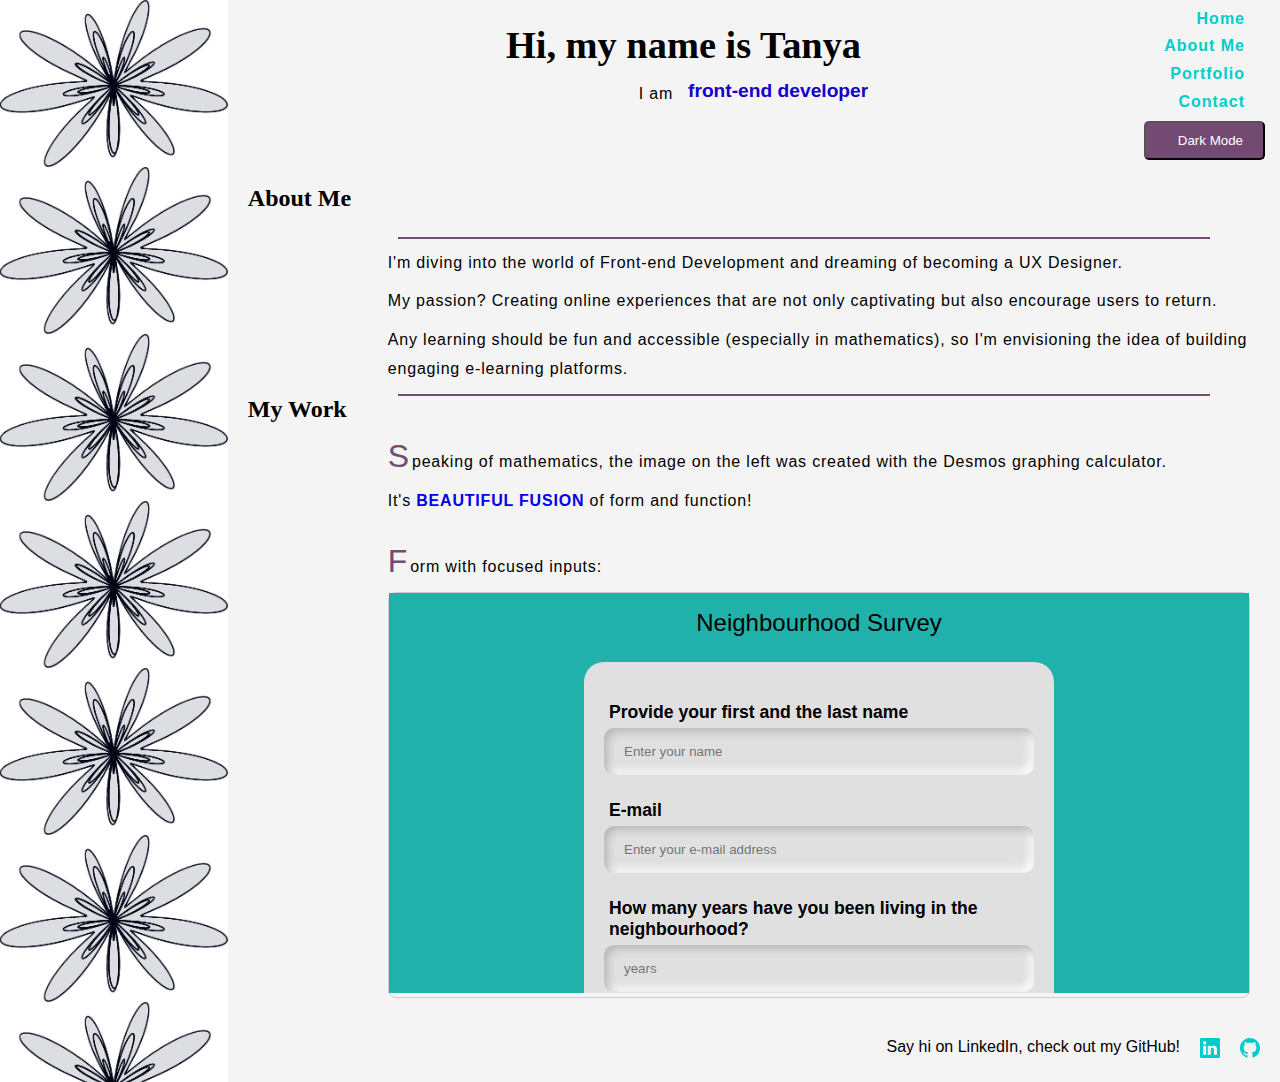
==== portfolio/index.html @ 7b6f96d2 "Add files via upload" ====
<!DOCTYPE html>
<html lang="en">
  <head>
    <meta charset="UTF-8">
    <meta name="viewport" content="width=device-width, initial-scale=1.0">
    <title>Tanya's Portfolio</title>
    <link rel="stylesheet" href="./styles.css" />
  </head>
  <body>
    <header>
      <h1>Hi, my name is Tanya</h1>
      <div class ="wrapper">
        <p>I am</p>
        <div class="descriptions">
          <span>front-end developer</span>
          <span>tech enthusiast</span>
          <span>fun</span>
          <span>data lover</span>
          <span>front-end developer</span>
        </div>
        </div>
      </header>
      <nav>
        <a href="#home">Home</a>
        <a href="#about">About Me</a>
        <a href="#portfolio">Portfolio</a>
        <a href ="#contact">Contact</a>
        <button  id="dark-mode-toggle" >
          Dark Mode
        </button>
      </nav>
    <aside class ="images">
      
    </aside>
    <main>
    <section id="about">
        <h2>About Me</h2>
        <hr>
        <p>I'm diving into the world of Front-end Development and dreaming of becoming a UX Designer. </p>
        <p>My passion? Creating online experiences that are not only captivating but also encourage users to return.</p>
        <p>Any learning should be fun and accessible (especially in <span>mathematics</span>), so I'm envisioning the idea of building engaging e-learning platforms.</p>
        <hr>
    </section>
    <section id="portfolio">
        <h2>My Work</h2>
       
          <p class="big-letter">Speaking of mathematics, the image on the left was created with the Desmos graphing calculator. 
          <p>It's 
          <a href="https://www.desmos.com/calculator/trckhnjyfq"
             alt ="graph of the trigonometric function in polar coordinates"
             target ="_blank">
          beautiful fusion</a> of form and function!</p> 
        <br>
        <p class="big-letter">Form with focused inputs:</p>
        <div class="iframe-container">
        <iframe src="./assets/form.html"  name ="iframe" title="This is my project"></iframe>      
        </div>
    </section>
    </main>
    <footer id ="contact">
      <div>Say hi on LinkedIn, check out my GitHub!</div>
      <div>
        <a href="https://www.linkedin.com/in/tanya-dewland" target="_blank">
        <svg xmlns="http://www.w3.org/2000/svg" width="20" height="20" fill="#00CCCC" class="bi bi-linkedin" viewBox="0 0 16 16">
         <path d="M0 1.146C0 .513.526 0 1.175 0h13.65C15.474 0 16 .513 16 1.146v13.708c0 .633-.526 1.146-1.175 1.146H1.175C.526 16 0 15.487 0 14.854zm4.943 12.248V6.169H2.542v7.225zm-1.2-8.212c.837 0 1.358-.554 1.358-1.248-.015-.709-.52-1.248-1.342-1.248S2.4 3.226 2.4 3.934c0 .694.521 1.248 1.327 1.248zm4.908 8.212V9.359c0-.216.016-.432.08-.586.173-.431.568-.878 1.232-.878.869 0 1.216.662 1.216 1.634v3.865h2.401V9.25c0-2.22-1.184-3.252-2.764-3.252-1.274 0-1.845.7-2.165 1.193v.025h-.016l.016-.025V6.169h-2.4c.03.678 0 7.225 0 7.225z"/>
        </svg></a>
      </div>
        <a href ="https://github.com/tanya-newStart/FearlessIntoTech">
         <svg xmlns="http://www.w3.org/2000/svg" width="20" height="20" fill="#00CCCC" class="bi bi-github" viewBox="0 0 16 16">
          <path d="M8 0C3.58 0 0 3.58 0 8c0 3.54 2.29 6.53 5.47 7.59.4.07.55-.17.55-.38 0-.19-.01-.82-.01-1.49-2.01.37-2.53-.49-2.69-.94-.09-.23-.48-.94-.82-1.13-.28-.15-.68-.52-.01-.53.63-.01 1.08.58 1.23.82.72 1.21 1.87.87 2.33.66.07-.52.28-.87.51-1.07-1.78-.2-3.64-.89-3.64-3.95 0-.87.31-1.59.82-2.15-.08-.2-.36-1.02.08-2.12 0 0 .67-.21 2.2.82.64-.18 1.32-.27 2-.27s1.36.09 2 .27c1.53-1.04 2.2-.82 2.2-.82.44 1.1.16 1.92.08 2.12.51.56.82 1.27.82 2.15 0 3.07-1.87 3.75-3.65 3.95.29.25.54.73.54 1.48 0 1.07-.01 1.93-.01 2.2 0 .21.15.46.55.38A8.01 8.01 0 0 0 16 8c0-4.42-3.58-8-8-8"/>
        </svg> </a>
      </div>
        </ul>
    </footer>
  <script src="./script.js" ></script>
  </body>
</html>
---- portfolio/styles.css ----
@media only screen and (max-width: 600px) {
  p,.iframe-container,hr{
    margin: 5px!important;
  }
  footer{
    grid-column: 2/-1 !important;
  }
  h2{
    font-size: 16px;
  }
     
}
@media only screen and (max-width: 900px) {
  
  header{
    grid-column: 2 !important;
    font-size: 12px !important;
  }
  
  p,.iframe-container,hr{
    margin: 5px!important;
  }
}
@keyframes textRotate {

10%{
    transform: translateY(-112%);
}
25%{
    transform: translateY(-95%);
}
35%{
    transform: translateY(-212%);
}
50%{
    transform: translateY(-190%);
}
60%{
    transform: translateY(-312%);
}
75%{
    transform: translateY(-290%);
}
85%{
    transform: translateY(-412%);
}
100%{
    transform: translateY(-390%);
}
}
*{
  box-sizing: border-box;
  padding: 0;
  margin: 0;
}
body {
  min-height: 100vh;
  font-family: Verdana, Geneva, Tahoma, sans-serif;
  margin: 0;
  padding: 0;
  display: grid; 
  grid-template-columns:0.5fr 2fr auto; 
  grid-template-rows: 1fr 3fr auto; /* Header, Main Content, Footer */
  color: black;
  height: 100vh; /* Ensure the grid fills the viewport */
  background-color: #f4f4f4;
}

.dark-mode {
  background-size: cover; 
  color: white;
  background-color: black;
}



header {
  /*display: flex;
  justify-content: space-between;
  justify-items: center;*/
  grid-row: 1; /* Header goes to the first row */
  grid-column: 2;
  /*padding: 20px;8*/
  text-align: center;
  font-size: 1.2rem;
  margin:auto
}
.wrapper{
  box-sizing: content-box;
  display: flex;
  justify-content:center;
  height: 75px;
  
}

.descriptions{
  overflow: hidden;
  height:100%;
  
  
}
.descriptions span{
  display:block;
  height: 100%;
  font-weight: 600;
  color: #1400cc;
  padding:10px 0;
  animation: textRotate 15s infinite ease-in-out;
}
.descriptions span:nth-child(1),.descriptions span:nth-child(5){
  margin-left: 5px;
}

h1{
  font-family: Georgia, serif;
  line-height: 50px;
}
/*.header-content,nav {
  margin: 10px auto;
}*/

nav {
  grid-row:1;
  grid-column: 3;
  font-family: Arial, Helvetica, sans-serif;
  font-weight: 600;
  letter-spacing: 1px;
  padding: 5px;
  display: flex;
  justify-content: flex-start ;
  flex-direction: column;
  margin-right: 10px;
  text-align: right; 
  
}
/*body.dark-mode nav {
  background-color: #555; /* Darker background color in dark mode */

nav a {
  color:#00CCCC;
  text-decoration: none;
  padding: 4% 20px;
  border-radius: 5px;
  transition: background-color 0.3s ease;
}

nav a:hover {
  background-color: #CCCCCC;
  /*background-color: #7c7a7a;*/
}
aside{
  grid-row: 1/-1;
  grid-column: 1;
  background-image: url(./images/rose_1.jpg);
  background-size: contain;
  background-repeat:repeat;
  padding: 15px;
  
}
main {
  grid-row: 2; /* Main content goes to the second row */
  grid-column: 2/-1;
  padding: 20px;
 }

h2 {
  font-family: Georgia, 'Times New Roman', Times, serif;
  font-weight: bold;
  margin-bottom: 25px;
  
}
p {
  font-family: Arial, Helvetica, sans-serif;
  font-size: 16px;
  letter-spacing: 0.8px;
  line-height: 1.8;
  margin: 10px 10px 10px 140px;
  

  
}

main a{
  text-decoration: none;
  text-transform: uppercase;
  font-weight: 600;
}
hr{
  border:solid 0.5px #724A72;
  margin-left:150px;
  margin-right:50px;
  
}
.big-letter::first-letter{
  font-size: 2rem;
  color: #724A72;
  float: left;
  margin-right: 2px;
  line-height: 0.5;
}

footer {
  grid-row: 3; 
  grid-column:1/4;
  padding: 20px;
  display: flex;
  justify-content: end;
  gap: 20px;
  text-align: center;

}

button {
  background-color:  #724A72 ;
  color: #fff;
  transition: background-color 0.3s ease;
  margin-top: 5px;
  cursor: pointer;
  font-family: Arial, Helvetica, sans-serif;
  padding: 10px 20px;
  border-radius: 5px;
  text-align: right;
}

button:hover {
  background-color: #AB5474;
  color: white;
}
/* Style the iframe container */
.iframe-container {
  border: 1px solid #ccc; /* Add a border */
  border-radius: 8px; /* Add rounded corners */
}
  


/* Style the iframe itself */
iframe {
  width: 100%; /* Make the iframe fill its container */
  height: 400px; /* Set a fixed height or adjust dynamically */
  border: none; /* Remove default iframe border */
  
}
.iframe-container{
  margin-left: 140px;
  margin-right: 10px;
}
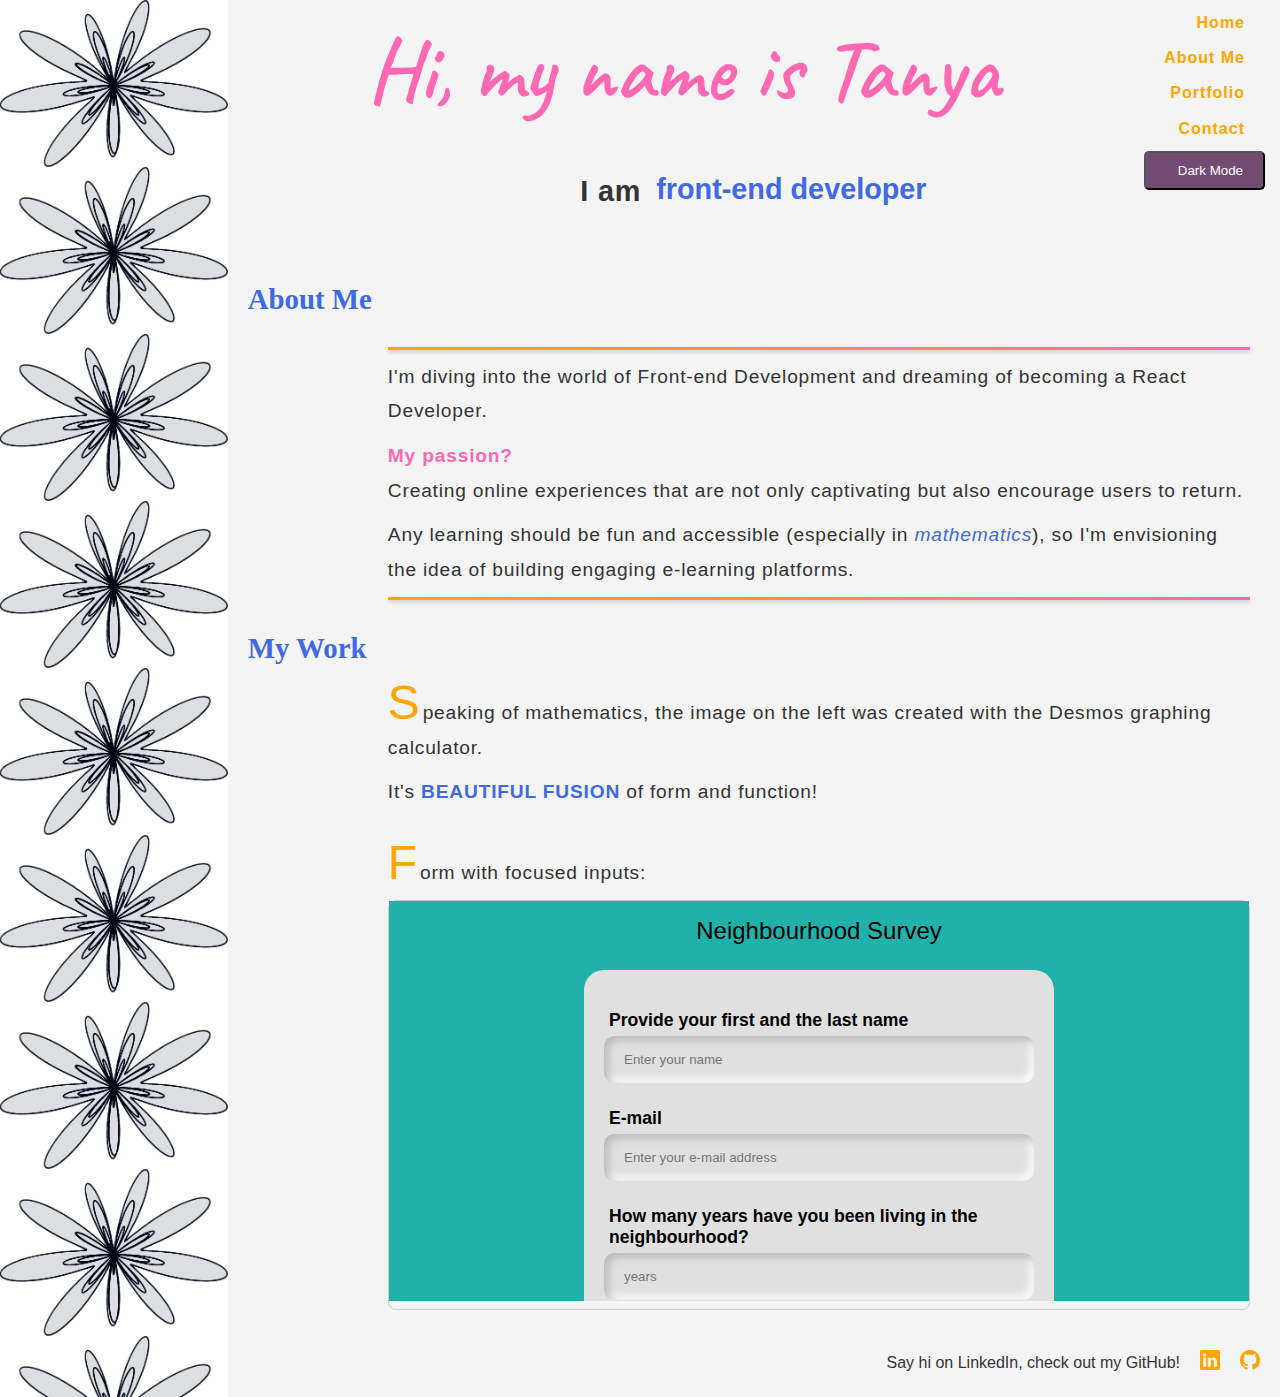
==== commit 7fa60de6: "Add files via upload" ====
--- a/portfolio/index.html
+++ b/portfolio/index.html
@@ -5,12 +5,15 @@
     <meta name="viewport" content="width=device-width, initial-scale=1.0">
     <title>Tanya's Portfolio</title>
     <link rel="stylesheet" href="./styles.css" />
+    <link rel="preconnect" href="https://fonts.googleapis.com">
+<link rel="preconnect" href="https://fonts.gstatic.com" crossorigin>
+<link href="https://fonts.googleapis.com/css2?family=Caveat:wght@400..700&display=swap" rel="stylesheet">
   </head>
   <body>
     <header>
-      <h1>Hi, my name is Tanya</h1>
+      <h1 class="caveat-name">Hi, my name is Tanya</h1>
       <div class ="wrapper">
-        <p>I am</p>
+        <p class="emphasize">I am</p>
         <div class="descriptions">
           <span>front-end developer</span>
           <span>tech enthusiast</span>
@@ -36,14 +39,13 @@
     <section id="about">
         <h2>About Me</h2>
         <hr>
-        <p>I'm diving into the world of Front-end Development and dreaming of becoming a UX Designer. </p>
-        <p>My passion? Creating online experiences that are not only captivating but also encourage users to return.</p>
-        <p>Any learning should be fun and accessible (especially in <span>mathematics</span>), so I'm envisioning the idea of building engaging e-learning platforms.</p>
+        <p>I'm diving into the world of Front-end Development and dreaming of becoming a React Developer. </p>
+        <p><span class ="passion-text">My passion?</span> <br>Creating online experiences that are not only captivating but also encourage users to return.</p>
+        <p>Any learning should be fun and accessible (especially in <span class="math-text">mathematics</span>), so I'm envisioning the idea of building engaging e-learning platforms.</p>
         <hr>
     </section>
     <section id="portfolio">
         <h2>My Work</h2>
-       
           <p class="big-letter">Speaking of mathematics, the image on the left was created with the Desmos graphing calculator. 
           <p>It's 
           <a href="https://www.desmos.com/calculator/trckhnjyfq"
@@ -61,12 +63,12 @@
       <div>Say hi on LinkedIn, check out my GitHub!</div>
       <div>
         <a href="https://www.linkedin.com/in/tanya-dewland" target="_blank">
-        <svg xmlns="http://www.w3.org/2000/svg" width="20" height="20" fill="#00CCCC" class="bi bi-linkedin" viewBox="0 0 16 16">
+        <svg xmlns="http://www.w3.org/2000/svg" width="20" height="20" fill="#FFA500" class="bi bi-linkedin" viewBox="0 0 16 16">
          <path d="M0 1.146C0 .513.526 0 1.175 0h13.65C15.474 0 16 .513 16 1.146v13.708c0 .633-.526 1.146-1.175 1.146H1.175C.526 16 0 15.487 0 14.854zm4.943 12.248V6.169H2.542v7.225zm-1.2-8.212c.837 0 1.358-.554 1.358-1.248-.015-.709-.52-1.248-1.342-1.248S2.4 3.226 2.4 3.934c0 .694.521 1.248 1.327 1.248zm4.908 8.212V9.359c0-.216.016-.432.08-.586.173-.431.568-.878 1.232-.878.869 0 1.216.662 1.216 1.634v3.865h2.401V9.25c0-2.22-1.184-3.252-2.764-3.252-1.274 0-1.845.7-2.165 1.193v.025h-.016l.016-.025V6.169h-2.4c.03.678 0 7.225 0 7.225z"/>
         </svg></a>
       </div>
         <a href ="https://github.com/tanya-newStart/FearlessIntoTech">
-         <svg xmlns="http://www.w3.org/2000/svg" width="20" height="20" fill="#00CCCC" class="bi bi-github" viewBox="0 0 16 16">
+         <svg xmlns="http://www.w3.org/2000/svg" width="20" height="20" fill="#FFA500" class="bi bi-github" viewBox="0 0 16 16">
           <path d="M8 0C3.58 0 0 3.58 0 8c0 3.54 2.29 6.53 5.47 7.59.4.07.55-.17.55-.38 0-.19-.01-.82-.01-1.49-2.01.37-2.53-.49-2.69-.94-.09-.23-.48-.94-.82-1.13-.28-.15-.68-.52-.01-.53.63-.01 1.08.58 1.23.82.72 1.21 1.87.87 2.33.66.07-.52.28-.87.51-1.07-1.78-.2-3.64-.89-3.64-3.95 0-.87.31-1.59.82-2.15-.08-.2-.36-1.02.08-2.12 0 0 .67-.21 2.2.82.64-.18 1.32-.27 2-.27s1.36.09 2 .27c1.53-1.04 2.2-.82 2.2-.82.44 1.1.16 1.92.08 2.12.51.56.82 1.27.82 2.15 0 3.07-1.87 3.75-3.65 3.95.29.25.54.73.54 1.48 0 1.07-.01 1.93-.01 2.2 0 .21.15.46.55.38A8.01 8.01 0 0 0 16 8c0-4.42-3.58-8-8-8"/>
         </svg> </a>
       </div>
--- a/portfolio/styles.css
+++ b/portfolio/styles.css
@@ -1,4 +1,3 @@
-
 @media only screen and (max-width: 600px) {
   p,.iframe-container,hr{
     margin: 5px!important;
@@ -15,12 +14,27 @@
   
   header{
     grid-column: 2 !important;
-    font-size: 12px !important;
-  }
-  
+    
+  }
+  h1{
+    font-size: 3.2rem !Important;
+  }
+  h2{
+    font-size: 16px !important;
+  }
+  p{
+    font-size: 0.5rem I !important;
+  }
   p,.iframe-container,hr{
     margin: 5px!important;
   }
+  .wrapper{
+    font-size: 1.2rem !important;
+  }
+  .emphasize{
+    font-size: 1.2rem !important;
+  }
+
 }
 @keyframes textRotate {
 
@@ -55,45 +69,41 @@
   margin: 0;
 }
 body {
-  min-height: 100vh;
+  /*min-height: 100vh;*/ /*Do I need min-height?*/
   font-family: Verdana, Geneva, Tahoma, sans-serif;
-  margin: 0;
-  padding: 0;
   display: grid; 
   grid-template-columns:0.5fr 2fr auto; 
-  grid-template-rows: 1fr 3fr auto; /* Header, Main Content, Footer */
-  color: black;
-  height: 100vh; /* Ensure the grid fills the viewport */
+  grid-template-rows: 1fr 3fr auto; 
+  height: 100vh; 
   background-color: #f4f4f4;
+  color:#333;
+  line-height: 1.6;
 }
 
 .dark-mode {
-  background-size: cover; 
   color: white;
   background-color: black;
 }
 
-
-
 header {
-  /*display: flex;
-  justify-content: space-between;
-  justify-items: center;*/
-  grid-row: 1; /* Header goes to the first row */
+  grid-row: 1; 
   grid-column: 2;
-  /*padding: 20px;8*/
   text-align: center;
-  font-size: 1.2rem;
   margin:auto
 }
+
 .wrapper{
   box-sizing: content-box;
   display: flex;
   justify-content:center;
   height: 75px;
-  
-}
-
+  font-size: 1.8rem;
+  
+}
+.emphasize{
+  font-size: 1.8rem;
+  font-weight: 600;
+}
 .descriptions{
   overflow: hidden;
   height:100%;
@@ -104,7 +114,7 @@
   display:block;
   height: 100%;
   font-weight: 600;
-  color: #1400cc;
+  color: #4169E1;
   padding:10px 0;
   animation: textRotate 15s infinite ease-in-out;
 }
@@ -114,11 +124,17 @@
 
 h1{
   font-family: Georgia, serif;
-  line-height: 50px;
-}
-/*.header-content,nav {
-  margin: 10px auto;
-}*/
+  color:#FF69B4;
+  margin-bottom:15px;
+  font-size: 5.5rem;
+}
+
+.caveat-name {
+  font-family: "Caveat", cursive;
+  font-optical-sizing: auto;
+  font-weight: 600;
+  font-style: normal;
+}
 
 nav {
   grid-row:1;
@@ -134,11 +150,9 @@
   text-align: right; 
   
 }
-/*body.dark-mode nav {
-  background-color: #555; /* Darker background color in dark mode */
 
 nav a {
-  color:#00CCCC;
+  color:#FFA500;
   text-decoration: none;
   padding: 4% 20px;
   border-radius: 5px;
@@ -147,7 +161,7 @@
 
 nav a:hover {
   background-color: #CCCCCC;
-  /*background-color: #7c7a7a;*/
+  
 }
 aside{
   grid-row: 1/-1;
@@ -158,51 +172,75 @@
   padding: 15px;
   
 }
+
 main {
-  grid-row: 2; /* Main content goes to the second row */
+  grid-row: 2; 
   grid-column: 2/-1;
   padding: 20px;
  }
-
+p{
+  margin-bottom: 20px;
+}
 h2 {
   font-family: Georgia, 'Times New Roman', Times, serif;
   font-weight: bold;
+  font-size: 1.8rem;
   margin-bottom: 25px;
-  
+  margin-top: 25px;
+  color: #4169E1;
+  
+}
+.passion-text {
+  font-weight: bold;
+  color: #FF69B4; 
+  margin-right: 5px; 
+}
+.math-text{
+  color: #4169E1;
+  font-style: italic;
 }
 p {
   font-family: Arial, Helvetica, sans-serif;
-  font-size: 16px;
+  font-size: 1.2rem;
   letter-spacing: 0.8px;
   line-height: 1.8;
   margin: 10px 10px 10px 140px;
   
-
-  
 }
 
 main a{
   text-decoration: none;
   text-transform: uppercase;
   font-weight: 600;
+  color: #4169E1;
+}
+
+main a:visited{
+  color: #FFA500;
 }
 hr{
-  border:solid 0.5px #724A72;
-  margin-left:150px;
+  border: none;
+  height: 3px;
   margin-right:50px;
-  
-}
+  margin-left: 140px;
+  margin-right: 10px;
+  box-shadow: 0 2px 4px rgba(0, 0, 0, 0.2); 
+  background: linear-gradient(to right, #FFA500, #FF69B4);
+  
+}
+
 .big-letter::first-letter{
-  font-size: 2rem;
-  color: #724A72;
+  font-size: 3rem;
+  font-weight: 400;
+  color: #FFA500;
   float: left;
   margin-right: 2px;
-  line-height: 0.5;
+  line-height: 0.3;
 }
 
 footer {
   grid-row: 3; 
-  grid-column:1/4;
+  grid-column:2/4;
   padding: 20px;
   display: flex;
   justify-content: end;
@@ -227,19 +265,16 @@
   background-color: #AB5474;
   color: white;
 }
-/* Style the iframe container */
+
 .iframe-container {
-  border: 1px solid #ccc; /* Add a border */
-  border-radius: 8px; /* Add rounded corners */
-}
-  
-
-
-/* Style the iframe itself */
+  border: 1px solid #ccc; 
+  border-radius: 8px;
+}
+
 iframe {
-  width: 100%; /* Make the iframe fill its container */
-  height: 400px; /* Set a fixed height or adjust dynamically */
-  border: none; /* Remove default iframe border */
+  width: 100%; 
+  height: 400px; 
+  border: none; 
   
 }
 .iframe-container{
